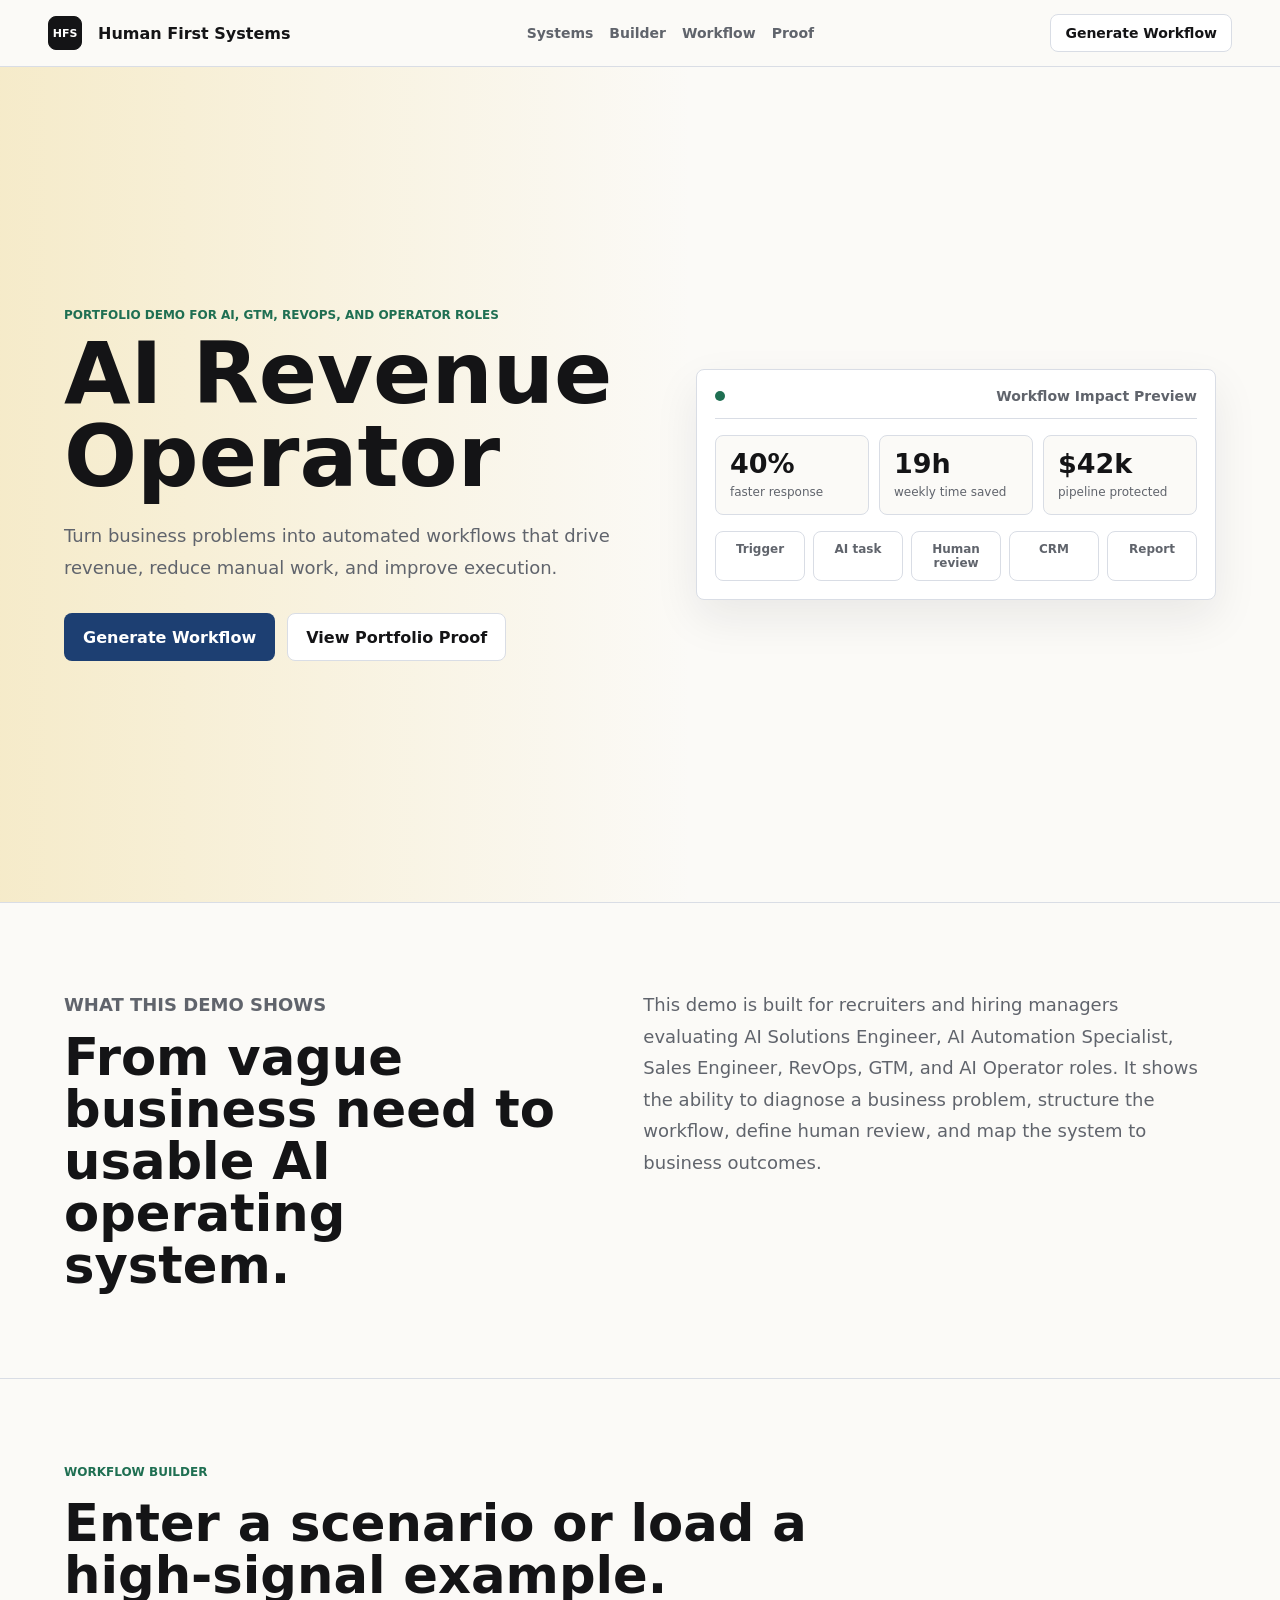
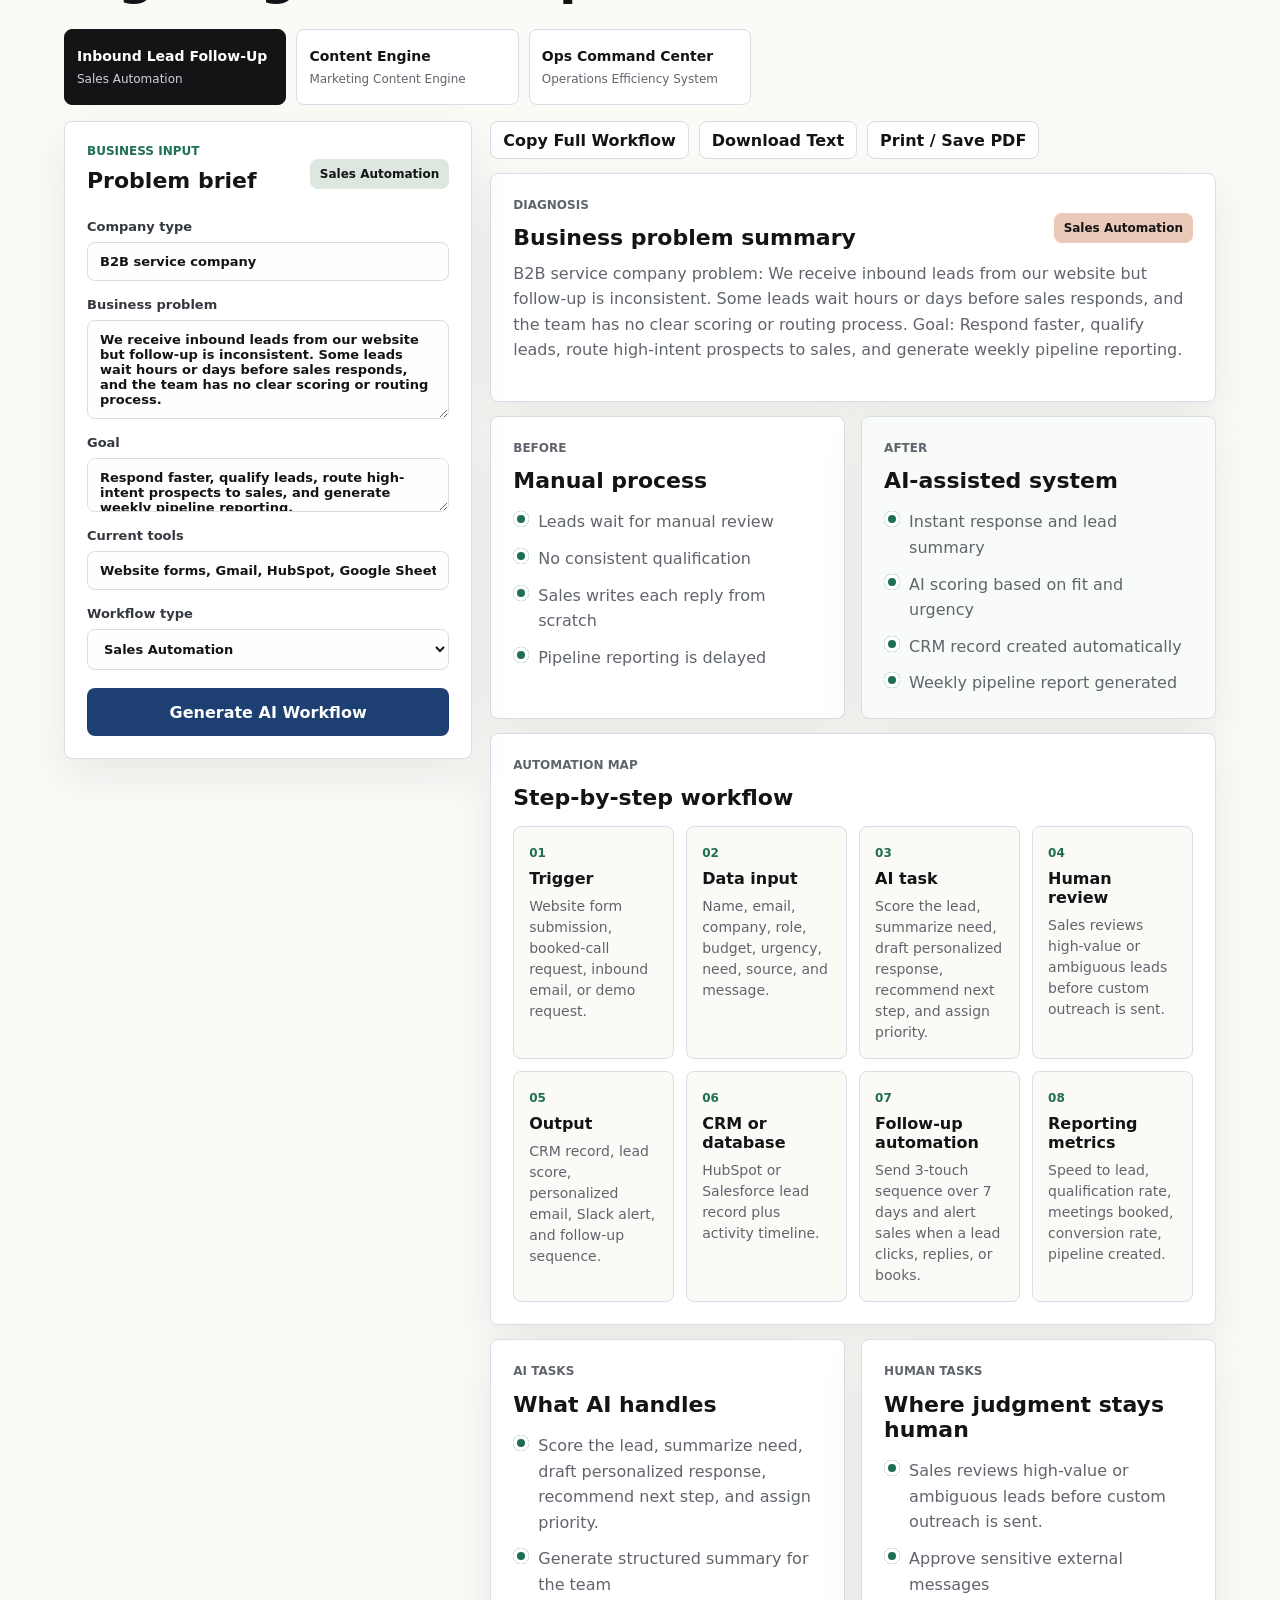
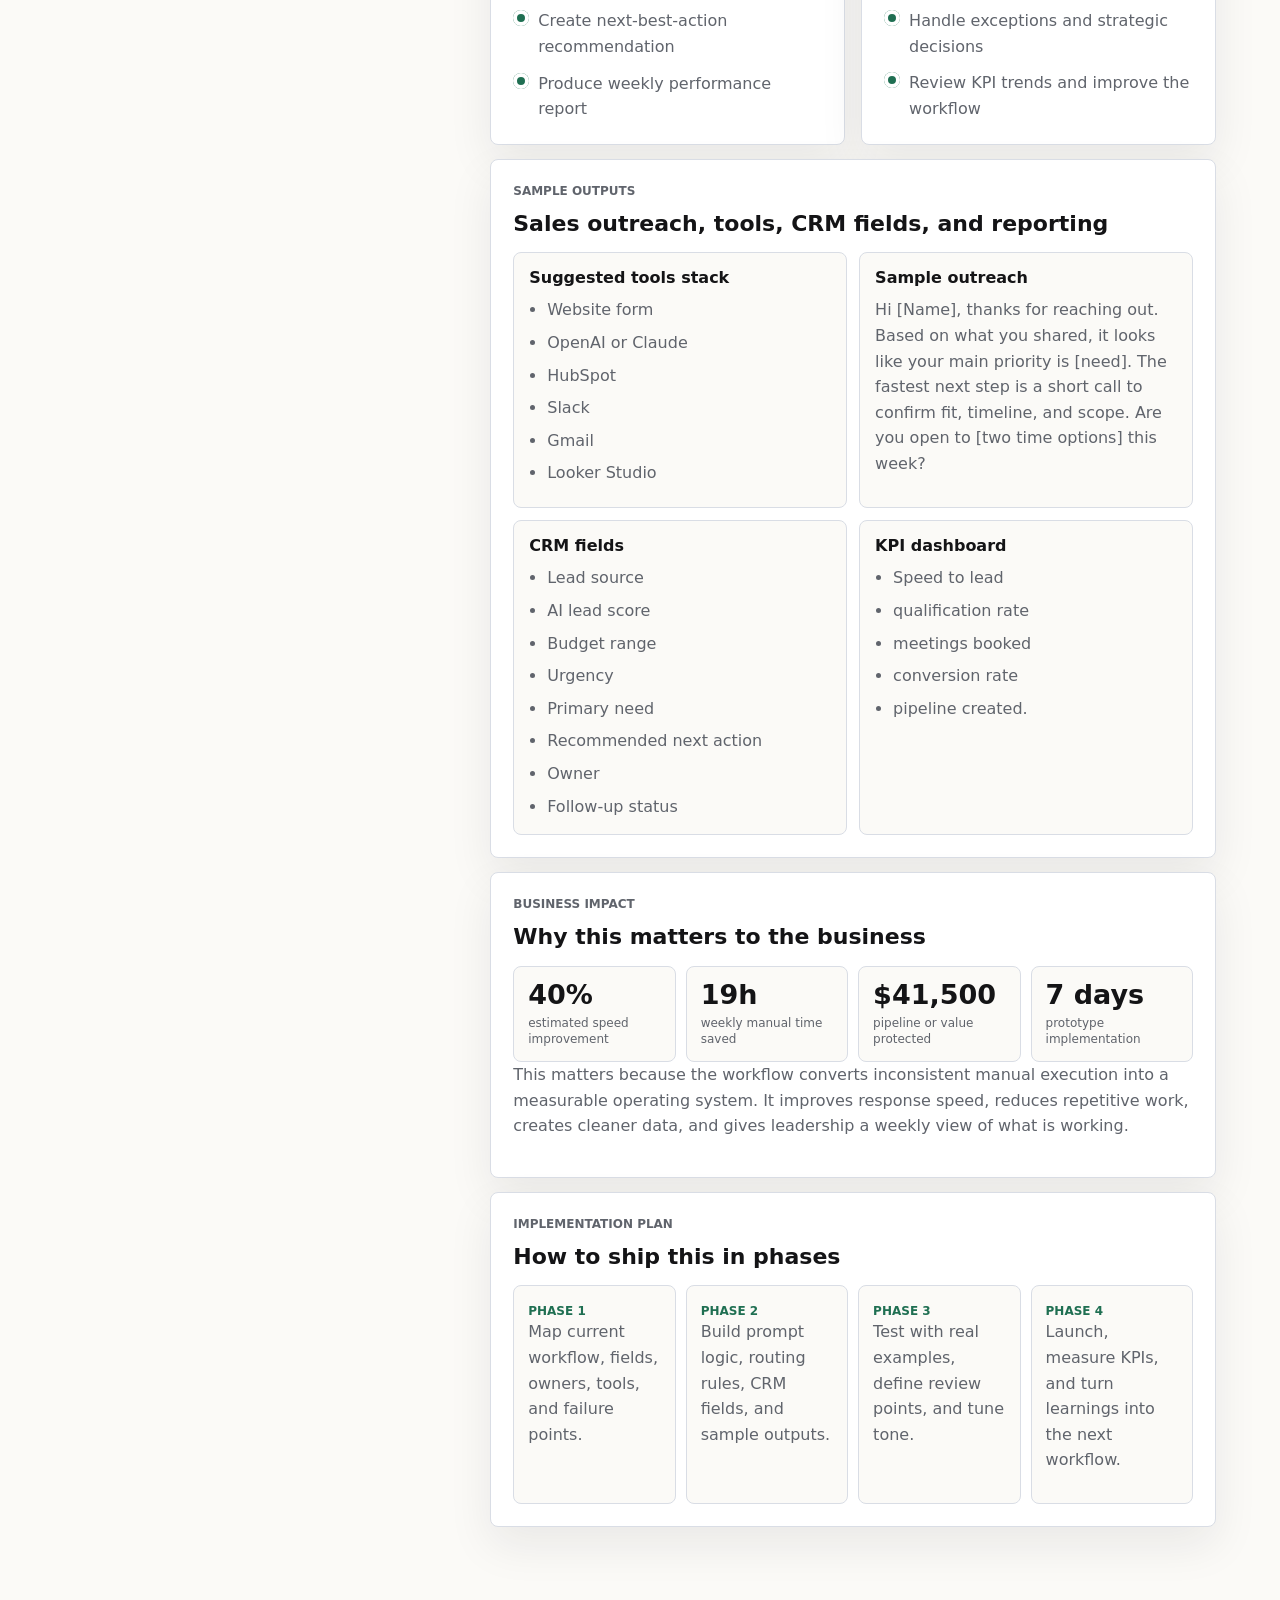
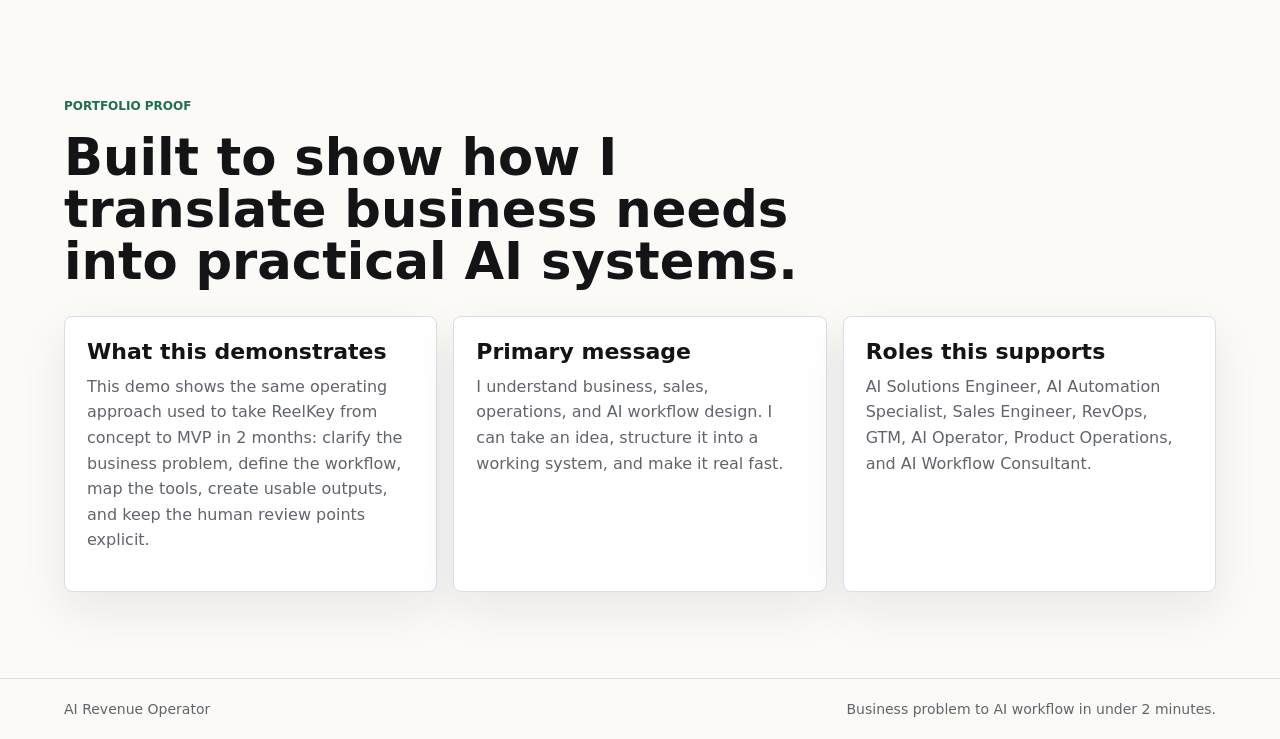
==== ai-revenue-operator.html @ efe64ce0 "Add AI portfolio demos" ====
<!doctype html>
<html lang="en">
  <head>
    <meta charset="UTF-8" />
    <meta name="viewport" content="width=device-width, initial-scale=1.0" />
    <title>AI Revenue Operator | Human First Systems</title>
    <meta
      name="description"
      content="A portfolio demo that turns vague business problems into AI-driven sales, marketing, and operations workflows."
    />
    <link rel="stylesheet" href="styles.css" />
  </head>
  <body>
    <header class="topbar">
      <a class="brand" href="index.html" aria-label="Human First Systems home">
        <span class="brand-mark">HFS</span>
        <span>Human First Systems</span>
      </a>
      <nav aria-label="Primary navigation">
        <a href="index.html">Systems</a>
        <a href="#builder">Builder</a>
        <a href="#output">Workflow</a>
        <a href="#proof">Proof</a>
      </nav>
      <a class="nav-cta" href="#builder">Generate Workflow</a>
    </header>

    <main id="top">
      <section class="hero revenue-hero">
        <div class="hero-copy">
          <p class="eyebrow">Portfolio demo for AI, GTM, RevOps, and operator roles</p>
          <h1>AI Revenue Operator</h1>
          <p class="hero-text">
            Turn business problems into automated workflows that drive revenue, reduce manual work, and improve execution.
          </p>
          <div class="hero-actions">
            <a class="button primary" href="#builder">Generate Workflow</a>
            <a class="button secondary" href="#proof">View Portfolio Proof</a>
          </div>
        </div>

        <div class="hero-panel revenue-console" aria-label="Revenue operations dashboard preview">
          <div class="panel-header">
            <span class="status-dot"></span>
            <span>Workflow Impact Preview</span>
          </div>
          <div class="revenue-metrics">
            <div>
              <strong id="heroSpeed">62%</strong>
              <span>faster response</span>
            </div>
            <div>
              <strong id="heroHours">18h</strong>
              <span>weekly time saved</span>
            </div>
            <div>
              <strong id="heroRevenue">$28k</strong>
              <span>pipeline protected</span>
            </div>
          </div>
          <div class="mini-flow">
            <span>Trigger</span>
            <span>AI task</span>
            <span>Human review</span>
            <span>CRM</span>
            <span>Report</span>
          </div>
        </div>
      </section>

      <section class="section intro-grid">
        <div>
          <p class="eyebrow">What this demo shows</p>
          <h2>From vague business need to usable AI operating system.</h2>
        </div>
        <p>
          This demo is built for recruiters and hiring managers evaluating AI Solutions Engineer, AI Automation Specialist, Sales Engineer, RevOps, GTM, and AI Operator roles. It shows the ability to diagnose a business problem, structure the workflow, define human review, and map the system to business outcomes.
        </p>
      </section>

      <section class="section" id="builder">
        <div class="section-heading">
          <p class="eyebrow">Workflow builder</p>
          <h2>Enter a scenario or load a high-signal example.</h2>
        </div>

        <div class="example-tabs" id="revenueExamples" aria-label="Scenario examples"></div>

        <div class="workspace revenue-workspace">
          <form class="intake-card" id="revenueForm">
            <div class="card-title-row">
              <div>
                <p class="eyebrow">Business input</p>
                <h3>Problem brief</h3>
              </div>
              <span class="small-badge" id="workflowBadge">Sales Automation</span>
            </div>

            <label>
              Company type
              <input name="companyType" value="B2B service company" />
            </label>
            <label>
              Business problem
              <textarea name="businessProblem" rows="5">We receive inbound leads from our website but follow-up is inconsistent. Some leads wait hours or days before sales responds, and the team has no clear scoring or routing process.</textarea>
            </label>
            <label>
              Goal
              <textarea name="goal" rows="2">Respond faster, qualify leads, route high-intent prospects to sales, and generate weekly pipeline reporting.</textarea>
            </label>
            <label>
              Current tools
              <input name="currentTools" value="Website forms, Gmail, HubSpot, Google Sheets, Slack" />
            </label>
            <label>
              Workflow type
              <select name="workflowType">
                <option>Sales Automation</option>
                <option>Marketing Content Engine</option>
                <option>Operations Efficiency System</option>
              </select>
            </label>
            <button class="button primary full" type="submit">Generate AI Workflow</button>
          </form>

          <section class="plan output-panel" id="output" aria-live="polite">
            <div class="action-row">
              <button class="button secondary copy-button" type="button" id="copyRevenuePack">Copy Full Workflow</button>
              <button class="button secondary copy-button" type="button" id="downloadRevenuePack">Download Text</button>
              <button class="button secondary copy-button" type="button" id="printRevenuePack">Print / Save PDF</button>
            </div>

            <article class="result-card">
              <div class="card-title-row">
                <div>
                  <p class="eyebrow">Diagnosis</p>
                  <h3>Business problem summary</h3>
                </div>
                <span class="impact-pill" id="revenueImpactPill">Revenue workflow</span>
              </div>
              <p id="problemSummary"></p>
            </article>

            <div class="before-after">
              <article class="result-card">
                <p class="eyebrow">Before</p>
                <h3>Manual process</h3>
                <ul class="check-list" id="beforeList"></ul>
              </article>
              <article class="result-card after-card">
                <p class="eyebrow">After</p>
                <h3>AI-assisted system</h3>
                <ul class="check-list" id="afterList"></ul>
              </article>
            </div>

            <article class="result-card">
              <p class="eyebrow">Automation map</p>
              <h3>Step-by-step workflow</h3>
              <div class="workflow-step-grid" id="workflowSteps"></div>
            </article>

            <div class="split-results">
              <article class="result-card">
                <p class="eyebrow">AI tasks</p>
                <h3>What AI handles</h3>
                <ul class="check-list" id="aiTasks"></ul>
              </article>
              <article class="result-card">
                <p class="eyebrow">Human tasks</p>
                <h3>Where judgment stays human</h3>
                <ul class="check-list" id="humanTasks"></ul>
              </article>
            </div>

            <article class="result-card">
              <p class="eyebrow">Sample outputs</p>
              <h3>Sales outreach, tools, CRM fields, and reporting</h3>
              <div class="operations-grid">
                <div>
                  <h4>Suggested tools stack</h4>
                  <ul id="toolsStack"></ul>
                </div>
                <div>
                  <h4>Sample outreach</h4>
                  <p id="sampleOutreach"></p>
                </div>
                <div>
                  <h4>CRM fields</h4>
                  <ul id="crmFields"></ul>
                </div>
                <div>
                  <h4>KPI dashboard</h4>
                  <ul id="kpiDashboard"></ul>
                </div>
              </div>
            </article>

            <article class="result-card">
              <p class="eyebrow">Business impact</p>
              <h3>Why this matters to the business</h3>
              <div class="kpi-strip" id="kpiImpact"></div>
              <p class="impact-note" id="businessValue"></p>
            </article>

            <article class="result-card">
              <p class="eyebrow">Implementation plan</p>
              <h3>How to ship this in phases</h3>
              <div class="roadmap" id="implementationPlan"></div>
            </article>
          </section>
        </div>
      </section>

      <section class="section" id="proof">
        <div class="section-heading">
          <p class="eyebrow">Portfolio proof</p>
          <h2>Built to show how I translate business needs into practical AI systems.</h2>
        </div>
        <div class="proof-layout">
          <article class="result-card">
            <h3>What this demonstrates</h3>
            <p>
              This demo shows the same operating approach used to take ReelKey from concept to MVP in 2 months: clarify the business problem, define the workflow, map the tools, create usable outputs, and keep the human review points explicit.
            </p>
          </article>
          <article class="result-card">
            <h3>Primary message</h3>
            <p>
              I understand business, sales, operations, and AI workflow design. I can take an idea, structure it into a working system, and make it real fast.
            </p>
          </article>
          <article class="result-card">
            <h3>Roles this supports</h3>
            <p>
              AI Solutions Engineer, AI Automation Specialist, Sales Engineer, RevOps, GTM, AI Operator, Product Operations, and AI Workflow Consultant.
            </p>
          </article>
        </div>
      </section>
    </main>

    <footer>
      <span>AI Revenue Operator</span>
      <span>Business problem to AI workflow in under 2 minutes.</span>
    </footer>

    <script src="ai-revenue-operator.js"></script>
  </body>
</html>
---- styles.css ----
:root {
  --ink: #141416;
  --muted: #60646c;
  --line: #d9dde5;
  --paper: #fbfaf7;
  --white: #ffffff;
  --sage: #dce7df;
  --blue: #cddff4;
  --clay: #eac9b8;
  --gold: #f0dc9d;
  --green: #1f6f52;
  --button: #1d3f72;
  --button-dark: #142d52;
  --shadow: 0 18px 45px rgba(25, 28, 33, 0.08);
}

* {
  box-sizing: border-box;
}

html {
  scroll-behavior: smooth;
}

body {
  margin: 0;
  background: var(--paper);
  color: var(--ink);
  font-family:
    Inter, ui-sans-serif, system-ui, -apple-system, BlinkMacSystemFont, "Segoe UI",
    sans-serif;
}

a {
  color: inherit;
  text-decoration: none;
}

button,
textarea,
input,
select {
  font: inherit;
}

.topbar {
  position: sticky;
  top: 0;
  z-index: 20;
  display: flex;
  align-items: center;
  justify-content: space-between;
  gap: 24px;
  border-bottom: 1px solid var(--line);
  background: rgba(251, 250, 247, 0.94);
  padding: 14px clamp(18px, 4vw, 48px);
  backdrop-filter: blur(14px);
}

.brand,
nav {
  display: flex;
  align-items: center;
  gap: 16px;
}

.brand {
  min-width: max-content;
  font-weight: 760;
}

.brand-mark {
  display: grid;
  height: 34px;
  width: 34px;
  place-items: center;
  border: 1px solid var(--ink);
  border-radius: 8px;
  background: var(--ink);
  color: var(--white);
  font-size: 11px;
  letter-spacing: 0;
}

nav a,
.nav-cta {
  color: var(--muted);
  font-size: 14px;
  font-weight: 650;
}

.nav-cta {
  border: 1px solid var(--line);
  border-radius: 8px;
  background: var(--white);
  padding: 10px 14px;
  color: var(--ink);
}

.hero {
  display: grid;
  grid-template-columns: minmax(0, 1fr) minmax(360px, 520px);
  gap: clamp(30px, 5vw, 76px);
  align-items: center;
  min-height: calc(100vh - 64px);
  padding: clamp(52px, 8vw, 112px) clamp(18px, 5vw, 72px);
  border-bottom: 1px solid var(--line);
  background:
    linear-gradient(90deg, rgba(220, 231, 223, 0.58), rgba(251, 250, 247, 0) 52%),
    var(--paper);
}

.hero-copy {
  max-width: 760px;
}

.eyebrow {
  margin: 0 0 10px;
  color: var(--green);
  font-size: 12px;
  font-weight: 800;
  letter-spacing: 0;
  text-transform: uppercase;
}

h1,
h2,
h3,
p {
  margin-top: 0;
}

h1 {
  margin-bottom: 22px;
  font-size: clamp(44px, 7vw, 86px);
  line-height: 0.97;
  letter-spacing: 0;
}

h2 {
  margin-bottom: 0;
  font-size: clamp(30px, 4vw, 54px);
  line-height: 1.02;
  letter-spacing: 0;
}

h3 {
  margin-bottom: 10px;
  font-size: 22px;
  line-height: 1.15;
  letter-spacing: 0;
}

.hero-text,
.intro-grid p,
.pilot p {
  max-width: 760px;
  color: var(--muted);
  font-size: 18px;
  line-height: 1.75;
}

.hero-actions {
  display: flex;
  flex-wrap: wrap;
  gap: 12px;
  margin-top: 30px;
}

.button {
  display: inline-flex;
  min-height: 48px;
  align-items: center;
  justify-content: center;
  border: 1px solid transparent;
  border-radius: 8px;
  padding: 12px 18px;
  cursor: pointer;
  font-weight: 780;
  transition:
    transform 180ms ease,
    background 180ms ease,
    border-color 180ms ease;
}

.button:hover {
  transform: translateY(-1px);
}

.button.primary {
  background: var(--button);
  color: var(--white);
}

.button.primary:hover {
  background: var(--button-dark);
}

.button.secondary {
  border-color: var(--line);
  background: var(--white);
  color: var(--ink);
}

.button.full {
  width: 100%;
}

.hero-panel,
.system-card,
.intake-card,
.result-card,
.pilot-card {
  border: 1px solid var(--line);
  border-radius: 8px;
  background: var(--white);
  box-shadow: var(--shadow);
}

.hero-panel {
  padding: 18px;
}

.panel-header,
.card-title-row,
.price-row {
  display: flex;
  align-items: center;
  justify-content: space-between;
  gap: 14px;
}

.panel-header {
  border-bottom: 1px solid var(--line);
  padding-bottom: 14px;
  color: var(--muted);
  font-size: 14px;
  font-weight: 760;
}

.status-dot {
  display: inline-block;
  height: 10px;
  width: 10px;
  border-radius: 50%;
  background: var(--green);
}

.conversation {
  display: grid;
  gap: 14px;
  padding: 20px 0;
}

.message {
  border-radius: 8px;
  padding: 14px;
}

.message span {
  color: var(--muted);
  font-size: 12px;
  font-weight: 780;
}

.message p {
  margin: 6px 0 0;
  line-height: 1.5;
}

.message.inbound {
  margin-right: 38px;
  background: var(--sage);
}

.message.outbound {
  margin-left: 38px;
  background: var(--blue);
}

.metrics {
  display: grid;
  grid-template-columns: repeat(3, 1fr);
  gap: 10px;
}

.metrics div {
  border: 1px solid var(--line);
  border-radius: 8px;
  padding: 12px;
}

.metrics strong,
.metrics span {
  display: block;
}

.metrics strong {
  font-size: 19px;
}

.metrics span {
  margin-top: 4px;
  color: var(--muted);
  font-size: 12px;
}

.section {
  padding: clamp(46px, 7vw, 86px) clamp(18px, 5vw, 72px);
}

.intro-grid,
.pilot {
  display: grid;
  grid-template-columns: minmax(0, 0.9fr) minmax(320px, 1fr);
  gap: clamp(28px, 5vw, 80px);
  align-items: start;
  border-bottom: 1px solid var(--line);
}

.section-heading {
  display: grid;
  gap: 8px;
  max-width: 780px;
  margin-bottom: 28px;
}

.section-heading.compact {
  margin-bottom: 22px;
}

.system-grid {
  display: grid;
  grid-template-columns: repeat(3, minmax(0, 1fr));
  gap: 16px;
}

.system-card {
  padding: 22px;
}

.system-card p,
.result-card p,
.system-card li,
.result-card li,
.roadmap-card p {
  color: var(--muted);
  line-height: 1.6;
}

.icon {
  display: grid;
  height: 38px;
  width: 38px;
  place-items: center;
  border-radius: 8px;
  background: var(--gold);
  font-weight: 850;
}

.example-tabs {
  display: grid;
  grid-template-columns: repeat(5, minmax(0, 1fr));
  gap: 10px;
  margin-bottom: 16px;
}

.example-tab {
  min-height: 76px;
  border: 1px solid var(--line);
  border-radius: 8px;
  background: var(--white);
  color: var(--ink);
  cursor: pointer;
  padding: 12px;
  text-align: left;
}

.example-tab strong,
.example-tab span {
  display: block;
}

.example-tab strong {
  font-size: 14px;
  line-height: 1.25;
}

.example-tab span {
  margin-top: 6px;
  color: var(--muted);
  font-size: 12px;
}

.example-tab.active {
  border-color: var(--ink);
  background: var(--ink);
  color: var(--white);
}

.example-tab.active span {
  color: #cdd3db;
}

.workspace {
  display: grid;
  grid-template-columns: minmax(320px, 0.78fr) minmax(0, 1.22fr);
  gap: 18px;
  align-items: start;
}

.intake-card,
.result-card,
.pilot-card {
  padding: 22px;
}

.intake-card {
  position: sticky;
  top: 82px;
}

.small-badge,
.impact-pill {
  border-radius: 8px;
  padding: 8px 10px;
  font-size: 12px;
  font-weight: 800;
  white-space: nowrap;
}

.small-badge {
  background: var(--sage);
}

.impact-pill {
  background: var(--clay);
}

label {
  display: grid;
  gap: 8px;
  margin-top: 16px;
  color: #343840;
  font-size: 13px;
  font-weight: 760;
}

textarea,
input,
select {
  width: 100%;
  border: 1px solid var(--line);
  border-radius: 8px;
  background: #fffefd;
  color: var(--ink);
  outline: 0;
  padding: 11px 12px;
  resize: vertical;
}

textarea:focus,
input:focus,
select:focus {
  border-color: var(--button);
  box-shadow: 0 0 0 4px rgba(29, 63, 114, 0.12);
}

.field-row {
  display: grid;
  grid-template-columns: 0.7fr 1.3fr;
  gap: 12px;
}

.intake-card .button {
  margin-top: 18px;
}

.plan {
  display: grid;
  gap: 16px;
}

.agent-grid {
  display: grid;
  grid-template-columns: repeat(2, minmax(0, 1fr));
  gap: 12px;
  margin-top: 16px;
}

.agent-card {
  border: 1px solid var(--line);
  border-radius: 8px;
  background: #fffefd;
  padding: 16px;
}

.agent-card h4 {
  margin: 0 0 8px;
  font-size: 16px;
}

.workflow-map {
  display: grid;
  grid-template-columns: repeat(6, minmax(0, 1fr));
  gap: 8px;
  margin-top: 18px;
}

.map-step {
  min-height: 74px;
  border: 1px solid var(--line);
  border-radius: 8px;
  background: var(--paper);
  padding: 12px;
}

.map-step span {
  display: block;
  color: var(--muted);
  font-size: 12px;
  font-weight: 800;
}

.map-step strong {
  display: block;
  margin-top: 6px;
  font-size: 14px;
  line-height: 1.2;
}

.split-results {
  display: grid;
  grid-template-columns: 1fr 1fr;
  gap: 16px;
}

.check-list {
  display: grid;
  gap: 11px;
  margin: 16px 0 0;
  padding: 0;
  list-style: none;
}

.check-list li {
  position: relative;
  padding-left: 25px;
}

.check-list li::before {
  position: absolute;
  left: 0;
  top: 2px;
  display: block;
  height: 16px;
  width: 16px;
  border-radius: 50%;
  background: var(--green);
  box-shadow: inset 0 0 0 4px var(--white);
  content: "";
}

.roadmap {
  display: grid;
  grid-template-columns: repeat(4, minmax(0, 1fr));
  gap: 10px;
  margin-top: 16px;
}

.roadmap-card {
  border: 1px solid var(--line);
  border-radius: 8px;
  background: var(--paper);
  padding: 14px;
}

.roadmap-card span {
  color: var(--green);
  font-size: 12px;
  font-weight: 850;
  text-transform: uppercase;
}

.pilot {
  align-items: center;
  border-top: 1px solid var(--line);
}

.pilot-card {
  background: var(--ink);
  color: var(--white);
}

.pilot-card li {
  color: #d8dde4;
}

.price-row {
  margin: 24px 0 16px;
}

.price-row span {
  border: 1px solid rgba(255, 255, 255, 0.22);
  border-radius: 8px;
  padding: 10px;
  color: #f6f3ed;
  font-size: 14px;
  font-weight: 800;
}

footer {
  display: flex;
  justify-content: space-between;
  gap: 18px;
  border-top: 1px solid var(--line);
  padding: 22px clamp(18px, 5vw, 72px);
  color: var(--muted);
  font-size: 14px;
}

.job-hero {
  background:
    linear-gradient(90deg, rgba(205, 223, 244, 0.58), rgba(251, 250, 247, 0) 54%),
    var(--paper);
}

.real-estate-hero {
  background:
    linear-gradient(90deg, rgba(234, 201, 184, 0.54), rgba(251, 250, 247, 0) 54%),
    var(--paper);
}

.revenue-hero {
  background:
    linear-gradient(90deg, rgba(240, 220, 157, 0.5), rgba(251, 250, 247, 0) 54%),
    var(--paper);
}

.agent-stack-preview {
  display: grid;
  gap: 12px;
  padding-top: 16px;
}

.agent-stack-preview div {
  border: 1px solid var(--line);
  border-radius: 8px;
  background: var(--paper);
  padding: 15px;
}

.agent-stack-preview strong,
.agent-stack-preview span {
  display: block;
}

.agent-stack-preview strong {
  font-size: 16px;
}

.agent-stack-preview span {
  margin-top: 5px;
  color: var(--muted);
  font-size: 14px;
  line-height: 1.45;
}

.job-workspace {
  grid-template-columns: minmax(320px, 0.72fr) minmax(0, 1.28fr);
}

.real-estate-workspace {
  grid-template-columns: minmax(320px, 0.74fr) minmax(0, 1.26fr);
}

.revenue-workspace {
  grid-template-columns: minmax(320px, 0.72fr) minmax(0, 1.28fr);
}

.module-tabs {
  display: grid;
  grid-template-columns: repeat(3, minmax(0, 1fr));
  gap: 10px;
}

.action-row {
  display: flex;
  flex-wrap: wrap;
  gap: 10px;
}

.output-panel {
  gap: 14px;
}

.output-card {
  min-height: 420px;
}

.copy-button {
  min-height: 38px;
  padding: 8px 12px;
  white-space: nowrap;
}

.output-text {
  display: grid;
  gap: 14px;
  margin-top: 16px;
  color: var(--ink);
  line-height: 1.62;
}

.output-text h4 {
  margin: 8px 0 0;
  font-size: 16px;
}

.output-text p {
  margin-bottom: 0;
  color: #343840;
}

.output-text ul {
  display: grid;
  gap: 8px;
  margin: 0;
  padding-left: 20px;
  color: #343840;
}

.day-list {
  display: grid;
  gap: 10px;
}

.day-list div {
  border: 1px solid var(--line);
  border-radius: 8px;
  background: var(--paper);
  padding: 14px;
}

.day-list strong {
  display: block;
  margin-bottom: 5px;
}

.day-list p {
  margin: 0;
}

.workflow-breakdown {
  display: grid;
  grid-template-columns: repeat(5, minmax(0, 1fr));
  gap: 10px;
  margin-top: 16px;
}

.breakdown-card {
  border: 1px solid var(--line);
  border-radius: 8px;
  background: var(--paper);
  padding: 14px;
}

.breakdown-card span {
  display: block;
  color: var(--green);
  font-size: 12px;
  font-weight: 850;
  text-transform: uppercase;
}

.breakdown-card p {
  margin: 8px 0 0;
  color: var(--muted);
  font-size: 14px;
  line-height: 1.55;
}

.proof-grid {
  display: grid;
  grid-template-columns: repeat(5, minmax(0, 1fr));
  gap: 14px;
}

.proof-card p {
  margin-bottom: 10px;
  font-size: 14px;
}

.sprint-grid {
  display: grid;
  grid-template-columns: minmax(320px, 0.9fr) minmax(320px, 1.1fr);
  gap: 18px;
  align-items: start;
}

.target-form {
  display: grid;
  grid-template-columns: minmax(150px, 1fr) minmax(150px, 0.8fr) auto;
  gap: 10px;
  margin-top: 16px;
}

.target-form input,
.target-form select {
  min-height: 48px;
}

.target-list {
  display: grid;
  gap: 10px;
  margin-top: 16px;
}

.empty-state {
  margin: 0;
  border: 1px dashed var(--line);
  border-radius: 8px;
  color: var(--muted);
  padding: 16px;
}

.target-item {
  display: flex;
  align-items: center;
  justify-content: space-between;
  gap: 12px;
  border: 1px solid var(--line);
  border-radius: 8px;
  background: var(--paper);
  padding: 12px;
}

.target-item.done {
  opacity: 0.62;
}

.target-check {
  display: flex;
  align-items: center;
  gap: 10px;
  margin: 0;
}

.target-check input {
  width: 18px;
}

.target-check span,
.target-check strong,
.target-check small {
  display: block;
}

.target-check small {
  margin-top: 3px;
  color: var(--muted);
  font-size: 12px;
}

.target-item button {
  border: 1px solid var(--line);
  border-radius: 8px;
  background: var(--white);
  color: var(--muted);
  cursor: pointer;
  padding: 8px 10px;
}

.social-post p {
  border-bottom: 1px solid var(--line);
  margin: 0;
  padding-bottom: 10px;
}

.social-post p:last-child {
  border-bottom: 0;
  padding-bottom: 0;
}

.production-table {
  display: grid;
  gap: 10px;
}

.production-table div {
  border: 1px solid var(--line);
  border-radius: 8px;
  background: var(--paper);
  padding: 14px;
}

.production-table strong {
  display: block;
  margin-bottom: 7px;
}

.production-table p {
  margin: 0;
}

.pipeline-grid {
  grid-template-columns: repeat(5, minmax(0, 1fr));
}

.revenue-console {
  display: grid;
  gap: 16px;
}

.revenue-metrics,
.kpi-strip {
  display: grid;
  grid-template-columns: repeat(3, minmax(0, 1fr));
  gap: 10px;
}

.kpi-strip {
  grid-template-columns: repeat(4, minmax(0, 1fr));
  margin-top: 16px;
}

.revenue-metrics div,
.kpi-strip div {
  border: 1px solid var(--line);
  border-radius: 8px;
  background: var(--paper);
  padding: 14px;
}

.revenue-metrics strong,
.revenue-metrics span,
.kpi-strip strong,
.kpi-strip span {
  display: block;
}

.revenue-metrics strong,
.kpi-strip strong {
  font-size: 27px;
  line-height: 1;
}

.revenue-metrics span,
.kpi-strip span {
  margin-top: 7px;
  color: var(--muted);
  font-size: 12px;
  line-height: 1.35;
}

.mini-flow {
  display: grid;
  grid-template-columns: repeat(5, minmax(0, 1fr));
  gap: 8px;
}

.mini-flow span {
  border: 1px solid var(--line);
  border-radius: 8px;
  color: var(--muted);
  font-size: 12px;
  font-weight: 800;
  padding: 10px;
  text-align: center;
}

.before-after {
  display: grid;
  grid-template-columns: 1fr 1fr;
  gap: 16px;
}

.after-card {
  background: #f8fbf7;
}

.workflow-step-grid {
  display: grid;
  grid-template-columns: repeat(4, minmax(0, 1fr));
  gap: 12px;
  margin-top: 16px;
}

.workflow-step-card {
  border: 1px solid var(--line);
  border-radius: 8px;
  background: var(--paper);
  padding: 15px;
}

.workflow-step-card span {
  color: var(--green);
  font-size: 12px;
  font-weight: 850;
}

.workflow-step-card h4 {
  margin: 8px 0;
  font-size: 16px;
}

.workflow-step-card p {
  margin: 0;
  color: var(--muted);
  font-size: 14px;
  line-height: 1.5;
}

.operations-grid {
  display: grid;
  grid-template-columns: repeat(2, minmax(0, 1fr));
  gap: 12px;
  margin-top: 16px;
}

.operations-grid > div {
  border: 1px solid var(--line);
  border-radius: 8px;
  background: var(--paper);
  padding: 15px;
}

.operations-grid h4 {
  margin: 0 0 10px;
}

.operations-grid ul {
  display: grid;
  gap: 7px;
  margin: 0;
  padding-left: 18px;
  color: var(--muted);
}

.operations-grid p,
.impact-note {
  color: var(--muted);
  line-height: 1.6;
}

.proof-layout {
  display: grid;
  grid-template-columns: repeat(3, minmax(0, 1fr));
  gap: 16px;
}

@media (max-width: 1040px) {
  .hero,
  .intro-grid,
  .pilot,
  .workspace {
    grid-template-columns: 1fr;
  }

  .hero {
    min-height: auto;
  }

  .hero-panel {
    max-width: 640px;
  }

  .system-grid,
  .example-tabs {
    grid-template-columns: repeat(2, minmax(0, 1fr));
  }

  .intake-card {
    position: static;
  }

  .workflow-map,
  .roadmap,
  .workflow-breakdown,
  .proof-grid,
  .pipeline-grid,
  .workflow-step-grid,
  .operations-grid,
  .proof-layout,
  .sprint-grid {
    grid-template-columns: repeat(3, minmax(0, 1fr));
  }

  .operations-grid {
    grid-template-columns: repeat(2, minmax(0, 1fr));
  }

  .sprint-grid {
    grid-template-columns: 1fr;
  }
}

@media (max-width: 720px) {
  .topbar {
    align-items: flex-start;
    flex-direction: column;
  }

  nav {
    width: 100%;
    justify-content: space-between;
  }

  .nav-cta {
    display: none;
  }

  h1 {
    font-size: 42px;
  }

  .metrics,
  .system-grid,
  .example-tabs,
  .agent-grid,
  .split-results,
  .workflow-map,
  .roadmap,
  .field-row,
  .module-tabs,
  .workflow-breakdown,
  .proof-grid,
  .pipeline-grid,
  .workflow-step-grid,
  .operations-grid,
  .proof-layout,
  .before-after,
  .kpi-strip,
  .revenue-metrics,
  .mini-flow,
  .target-form {
    grid-template-columns: 1fr;
  }

  .message.inbound,
  .message.outbound {
    margin-left: 0;
    margin-right: 0;
  }

  .card-title-row,
  .price-row,
  footer {
    align-items: flex-start;
    flex-direction: column;
  }

  .small-badge,
  .impact-pill {
    white-space: normal;
  }
}

@media print {
  .topbar,
  .hero,
  .intro-grid,
  .intake-card,
  .module-tabs,
  .action-row,
  #sprint,
  #workflows,
  .pilot,
  footer {
    display: none;
  }

  body {
    background: var(--white);
  }

  .section,
  .workspace,
  .job-workspace {
    display: block;
    padding: 0;
  }

  .result-card,
  .output-card {
    box-shadow: none;
    border: 0;
    break-inside: avoid;
  }

  .workflow-breakdown {
    grid-template-columns: 1fr;
  }
}
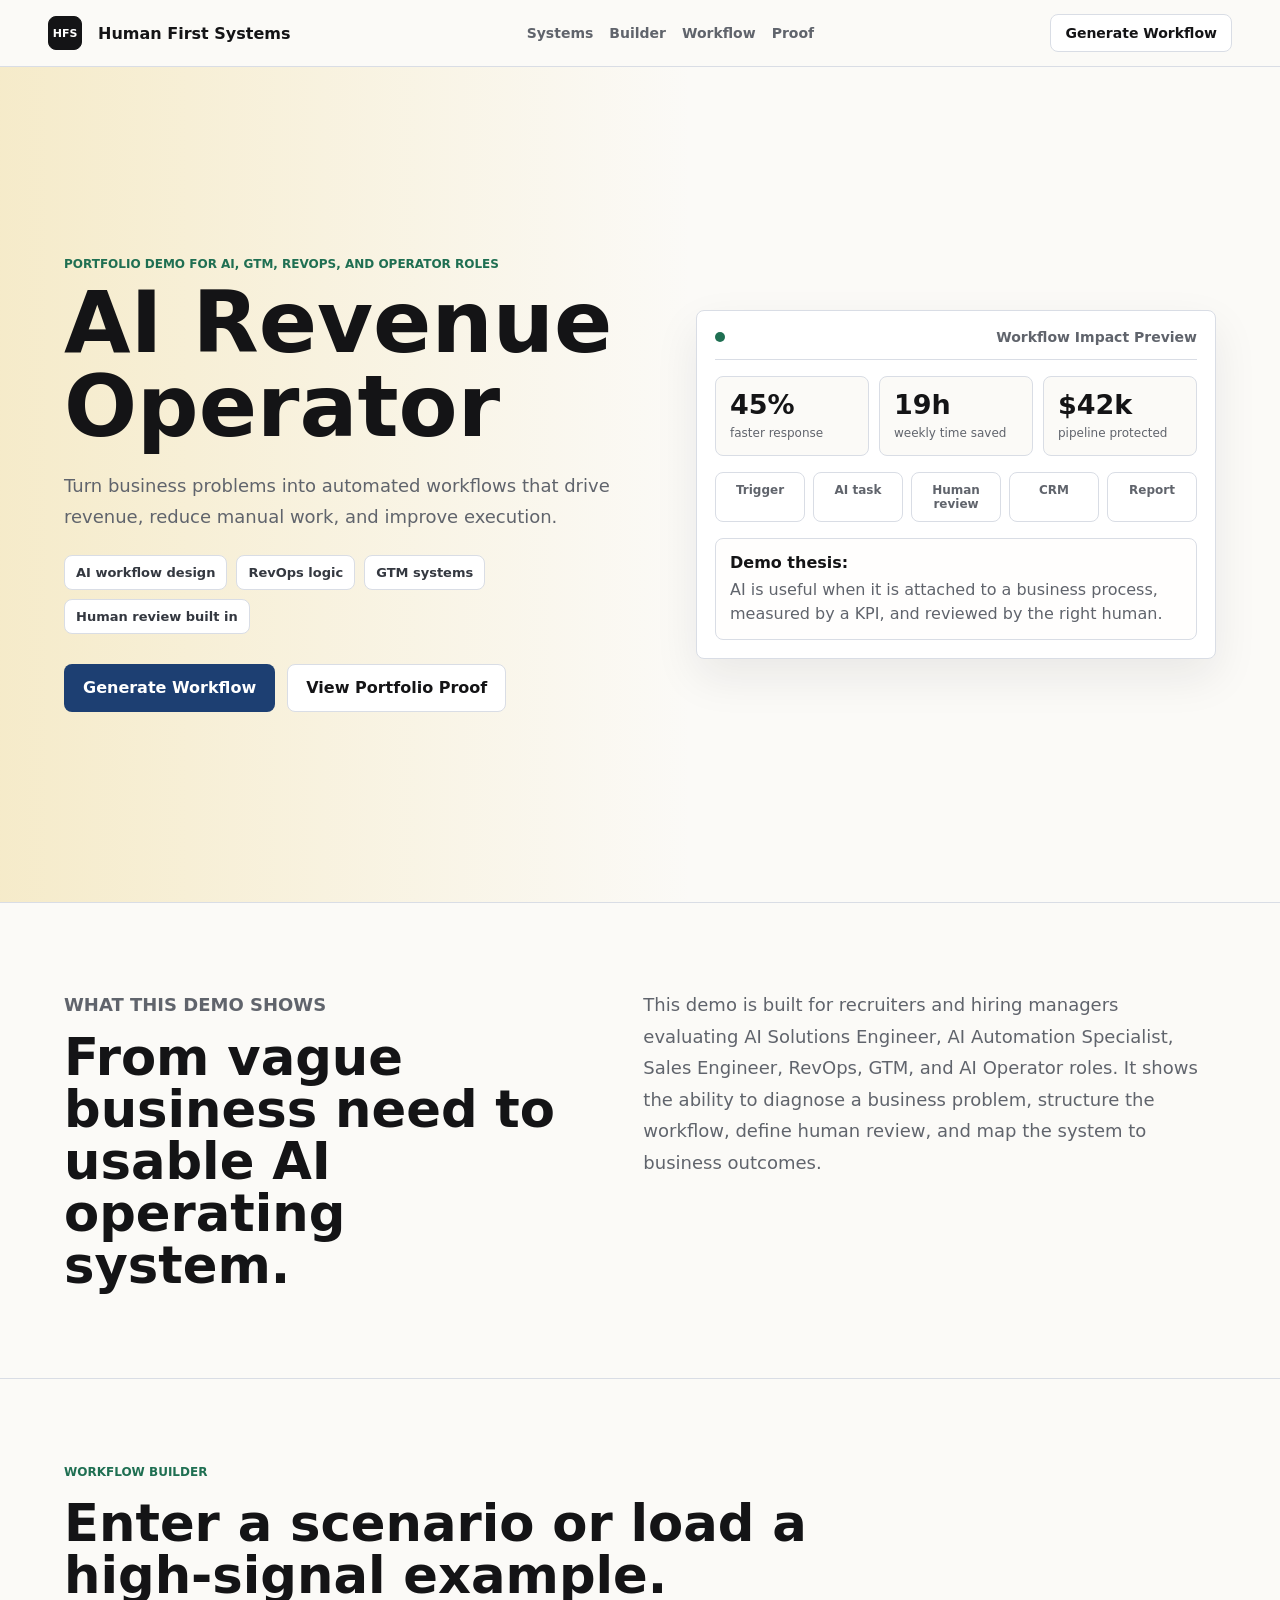
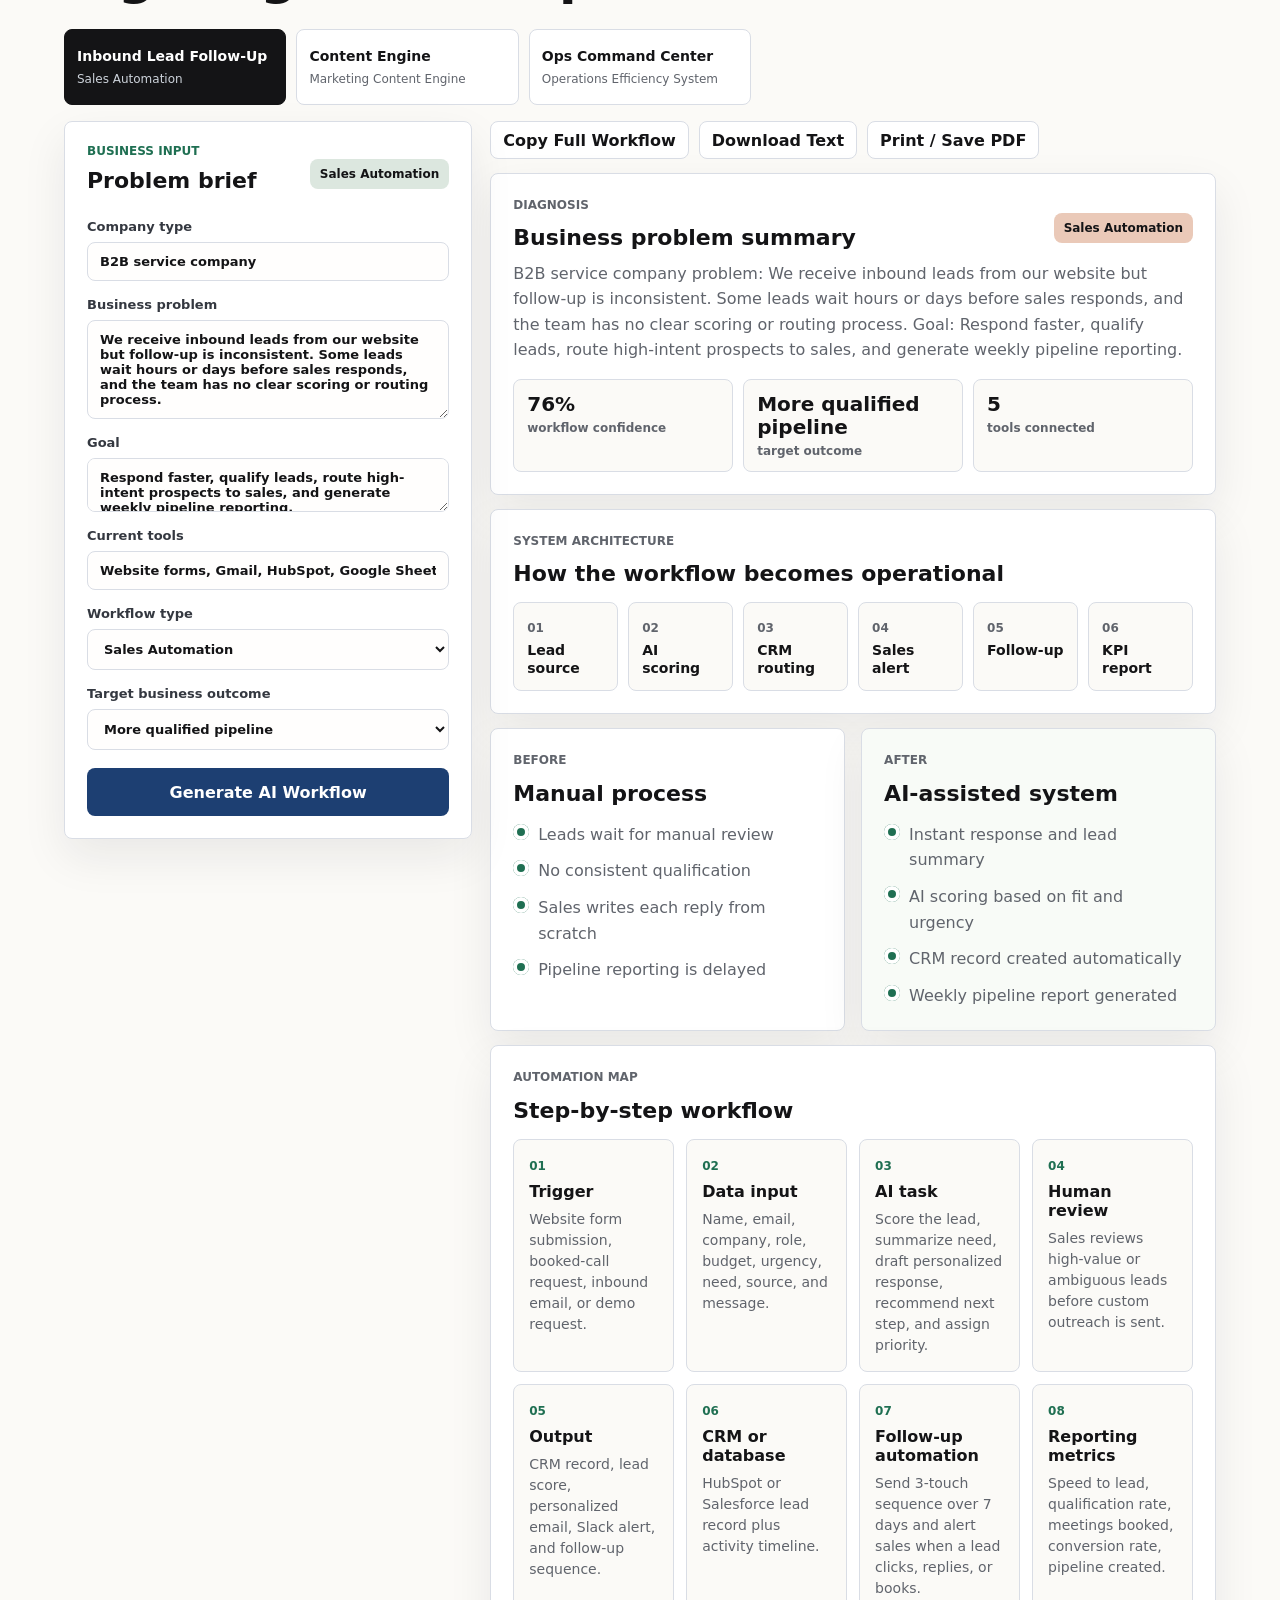
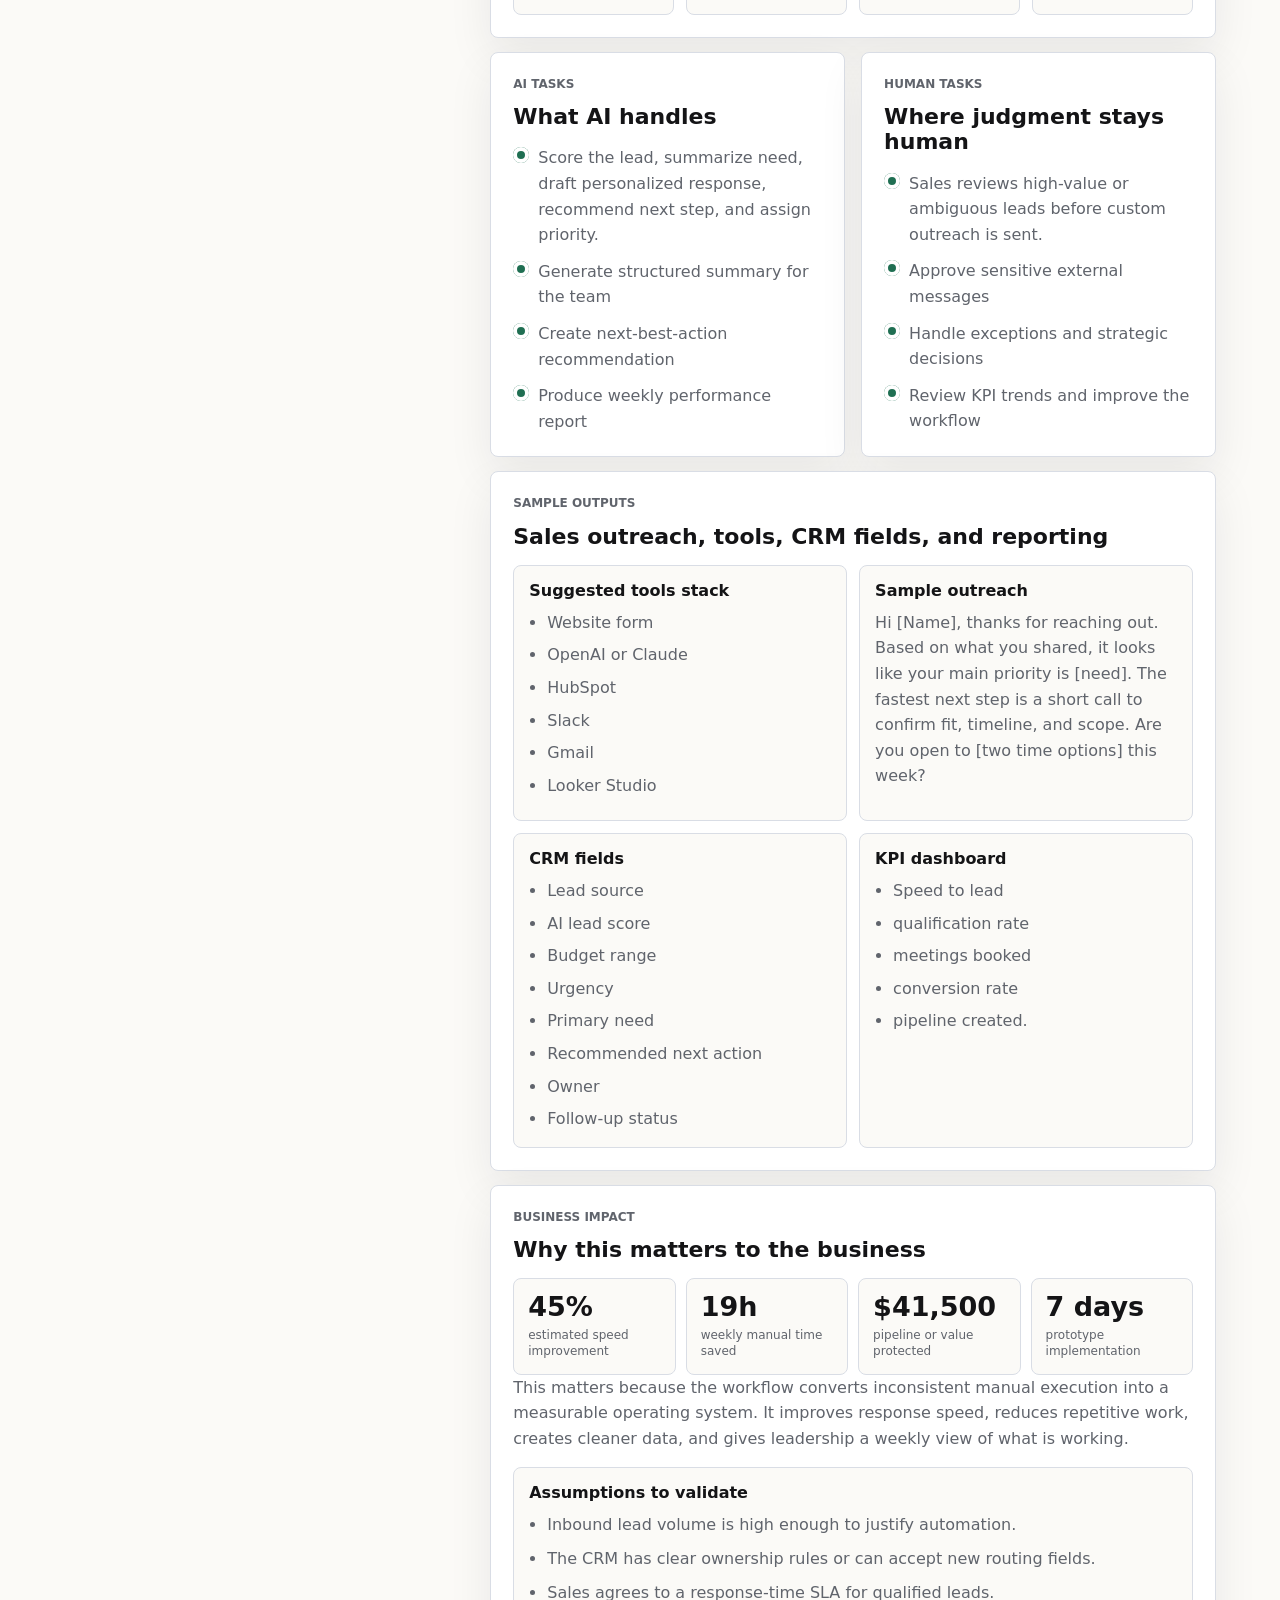
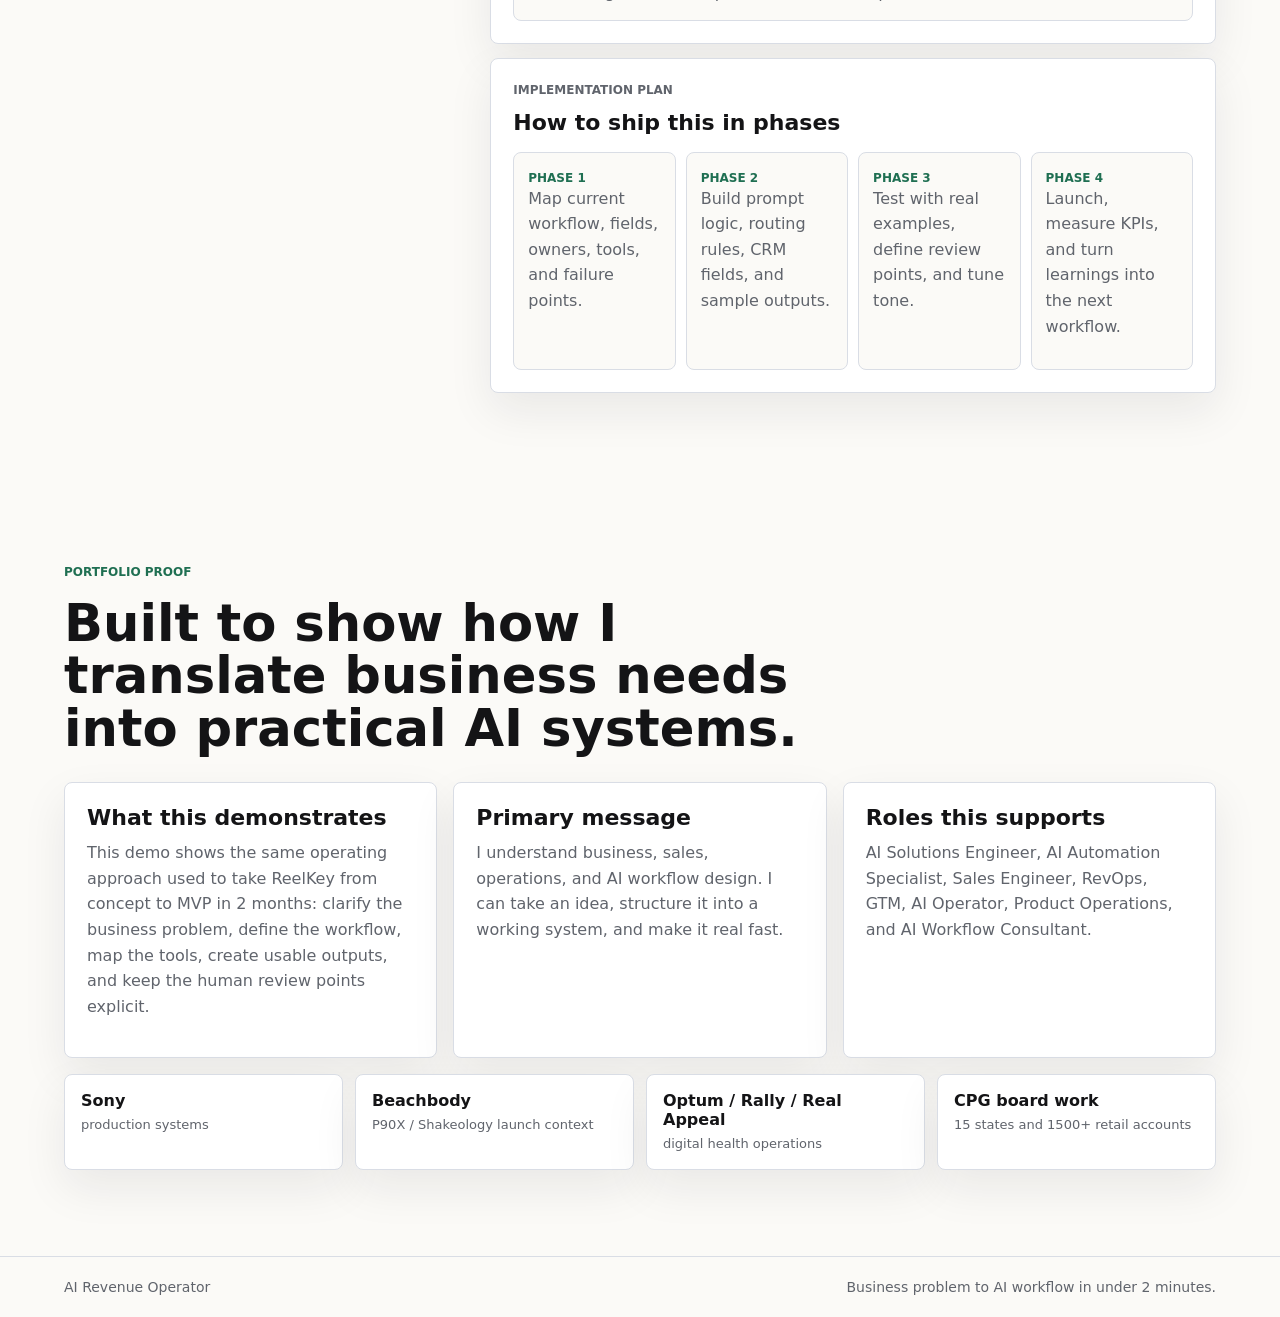
==== commit b3eb1734: "Polish AI Revenue Operator demo" ====
--- a/ai-revenue-operator.html
+++ b/ai-revenue-operator.html
@@ -33,6 +33,12 @@
           <p class="hero-text">
             Turn business problems into automated workflows that drive revenue, reduce manual work, and improve execution.
           </p>
+          <div class="cred-strip" aria-label="Role fit and proof points">
+            <span>AI workflow design</span>
+            <span>RevOps logic</span>
+            <span>GTM systems</span>
+            <span>Human review built in</span>
+          </div>
           <div class="hero-actions">
             <a class="button primary" href="#builder">Generate Workflow</a>
             <a class="button secondary" href="#proof">View Portfolio Proof</a>
@@ -65,6 +71,10 @@
             <span>CRM</span>
             <span>Report</span>
           </div>
+          <div class="operator-note">
+            <strong>Demo thesis:</strong>
+            <span>AI is useful when it is attached to a business process, measured by a KPI, and reviewed by the right human.</span>
+          </div>
         </div>
       </section>
 
@@ -120,6 +130,15 @@
                 <option>Operations Efficiency System</option>
               </select>
             </label>
+            <label>
+              Target business outcome
+              <select name="businessOutcome">
+                <option>More qualified pipeline</option>
+                <option>Faster campaign execution</option>
+                <option>Lower manual operating load</option>
+                <option>Cleaner reporting for leadership</option>
+              </select>
+            </label>
             <button class="button primary full" type="submit">Generate AI Workflow</button>
           </form>
 
@@ -139,6 +158,13 @@
                 <span class="impact-pill" id="revenueImpactPill">Revenue workflow</span>
               </div>
               <p id="problemSummary"></p>
+              <div class="system-score-grid" id="systemScore"></div>
+            </article>
+
+            <article class="result-card">
+              <p class="eyebrow">System architecture</p>
+              <h3>How the workflow becomes operational</h3>
+              <div class="architecture-strip" id="architectureStrip"></div>
             </article>
 
             <div class="before-after">
@@ -201,6 +227,10 @@
               <h3>Why this matters to the business</h3>
               <div class="kpi-strip" id="kpiImpact"></div>
               <p class="impact-note" id="businessValue"></p>
+              <div class="assumption-box">
+                <h4>Assumptions to validate</h4>
+                <ul id="assumptionsList"></ul>
+              </div>
             </article>
 
             <article class="result-card">
@@ -237,6 +267,24 @@
             </p>
           </article>
         </div>
+        <div class="operator-proof-band">
+          <div>
+            <strong>Sony</strong>
+            <span>production systems</span>
+          </div>
+          <div>
+            <strong>Beachbody</strong>
+            <span>P90X / Shakeology launch context</span>
+          </div>
+          <div>
+            <strong>Optum / Rally / Real Appeal</strong>
+            <span>digital health operations</span>
+          </div>
+          <div>
+            <strong>CPG board work</strong>
+            <span>15 states and 1500+ retail accounts</span>
+          </div>
+        </div>
       </section>
     </main>
 
--- a/styles.css
+++ b/styles.css
@@ -167,6 +167,23 @@
   margin-top: 30px;
 }
 
+.cred-strip {
+  display: flex;
+  flex-wrap: wrap;
+  gap: 9px;
+  margin-top: 22px;
+}
+
+.cred-strip span {
+  border: 1px solid var(--line);
+  border-radius: 8px;
+  background: var(--white);
+  color: #343840;
+  font-size: 13px;
+  font-weight: 800;
+  padding: 9px 11px;
+}
+
 .button {
   display: inline-flex;
   min-height: 48px;
@@ -969,6 +986,27 @@
   text-align: center;
 }
 
+.operator-note {
+  border: 1px solid var(--line);
+  border-radius: 8px;
+  background: #fffefd;
+  padding: 14px;
+}
+
+.operator-note strong,
+.operator-note span {
+  display: block;
+}
+
+.operator-note strong {
+  margin-bottom: 6px;
+}
+
+.operator-note span {
+  color: var(--muted);
+  line-height: 1.45;
+}
+
 .before-after {
   display: grid;
   grid-template-columns: 1fr 1fr;
@@ -1047,6 +1085,101 @@
   display: grid;
   grid-template-columns: repeat(3, minmax(0, 1fr));
   gap: 16px;
+}
+
+.system-score-grid {
+  display: grid;
+  grid-template-columns: repeat(3, minmax(0, 1fr));
+  gap: 10px;
+  margin-top: 16px;
+}
+
+.system-score-grid div,
+.architecture-strip div {
+  border: 1px solid var(--line);
+  border-radius: 8px;
+  background: var(--paper);
+  padding: 13px;
+}
+
+.system-score-grid strong,
+.system-score-grid span,
+.architecture-strip strong,
+.architecture-strip span {
+  display: block;
+}
+
+.system-score-grid strong {
+  font-size: 20px;
+  line-height: 1.15;
+}
+
+.system-score-grid span,
+.architecture-strip span {
+  margin-top: 5px;
+  color: var(--muted);
+  font-size: 12px;
+  font-weight: 800;
+}
+
+.architecture-strip {
+  display: grid;
+  grid-template-columns: repeat(6, minmax(0, 1fr));
+  gap: 10px;
+  margin-top: 16px;
+}
+
+.architecture-strip strong {
+  margin-top: 7px;
+  font-size: 14px;
+  line-height: 1.25;
+}
+
+.assumption-box {
+  border: 1px solid var(--line);
+  border-radius: 8px;
+  background: var(--paper);
+  margin-top: 16px;
+  padding: 15px;
+}
+
+.assumption-box h4 {
+  margin: 0 0 10px;
+}
+
+.assumption-box ul {
+  display: grid;
+  gap: 8px;
+  margin: 0;
+  padding-left: 18px;
+  color: var(--muted);
+}
+
+.operator-proof-band {
+  display: grid;
+  grid-template-columns: repeat(4, minmax(0, 1fr));
+  gap: 12px;
+  margin-top: 16px;
+}
+
+.operator-proof-band div {
+  border: 1px solid var(--line);
+  border-radius: 8px;
+  background: var(--white);
+  box-shadow: var(--shadow);
+  padding: 16px;
+}
+
+.operator-proof-band strong,
+.operator-proof-band span {
+  display: block;
+}
+
+.operator-proof-band span {
+  margin-top: 6px;
+  color: var(--muted);
+  font-size: 13px;
+  line-height: 1.4;
 }
 
 @media (max-width: 1040px) {
@@ -1082,6 +1215,8 @@
   .workflow-step-grid,
   .operations-grid,
   .proof-layout,
+  .operator-proof-band,
+  .architecture-strip,
   .sprint-grid {
     grid-template-columns: repeat(3, minmax(0, 1fr));
   }
@@ -1129,6 +1264,9 @@
   .workflow-step-grid,
   .operations-grid,
   .proof-layout,
+  .operator-proof-band,
+  .architecture-strip,
+  .system-score-grid,
   .before-after,
   .kpi-strip,
   .revenue-metrics,
